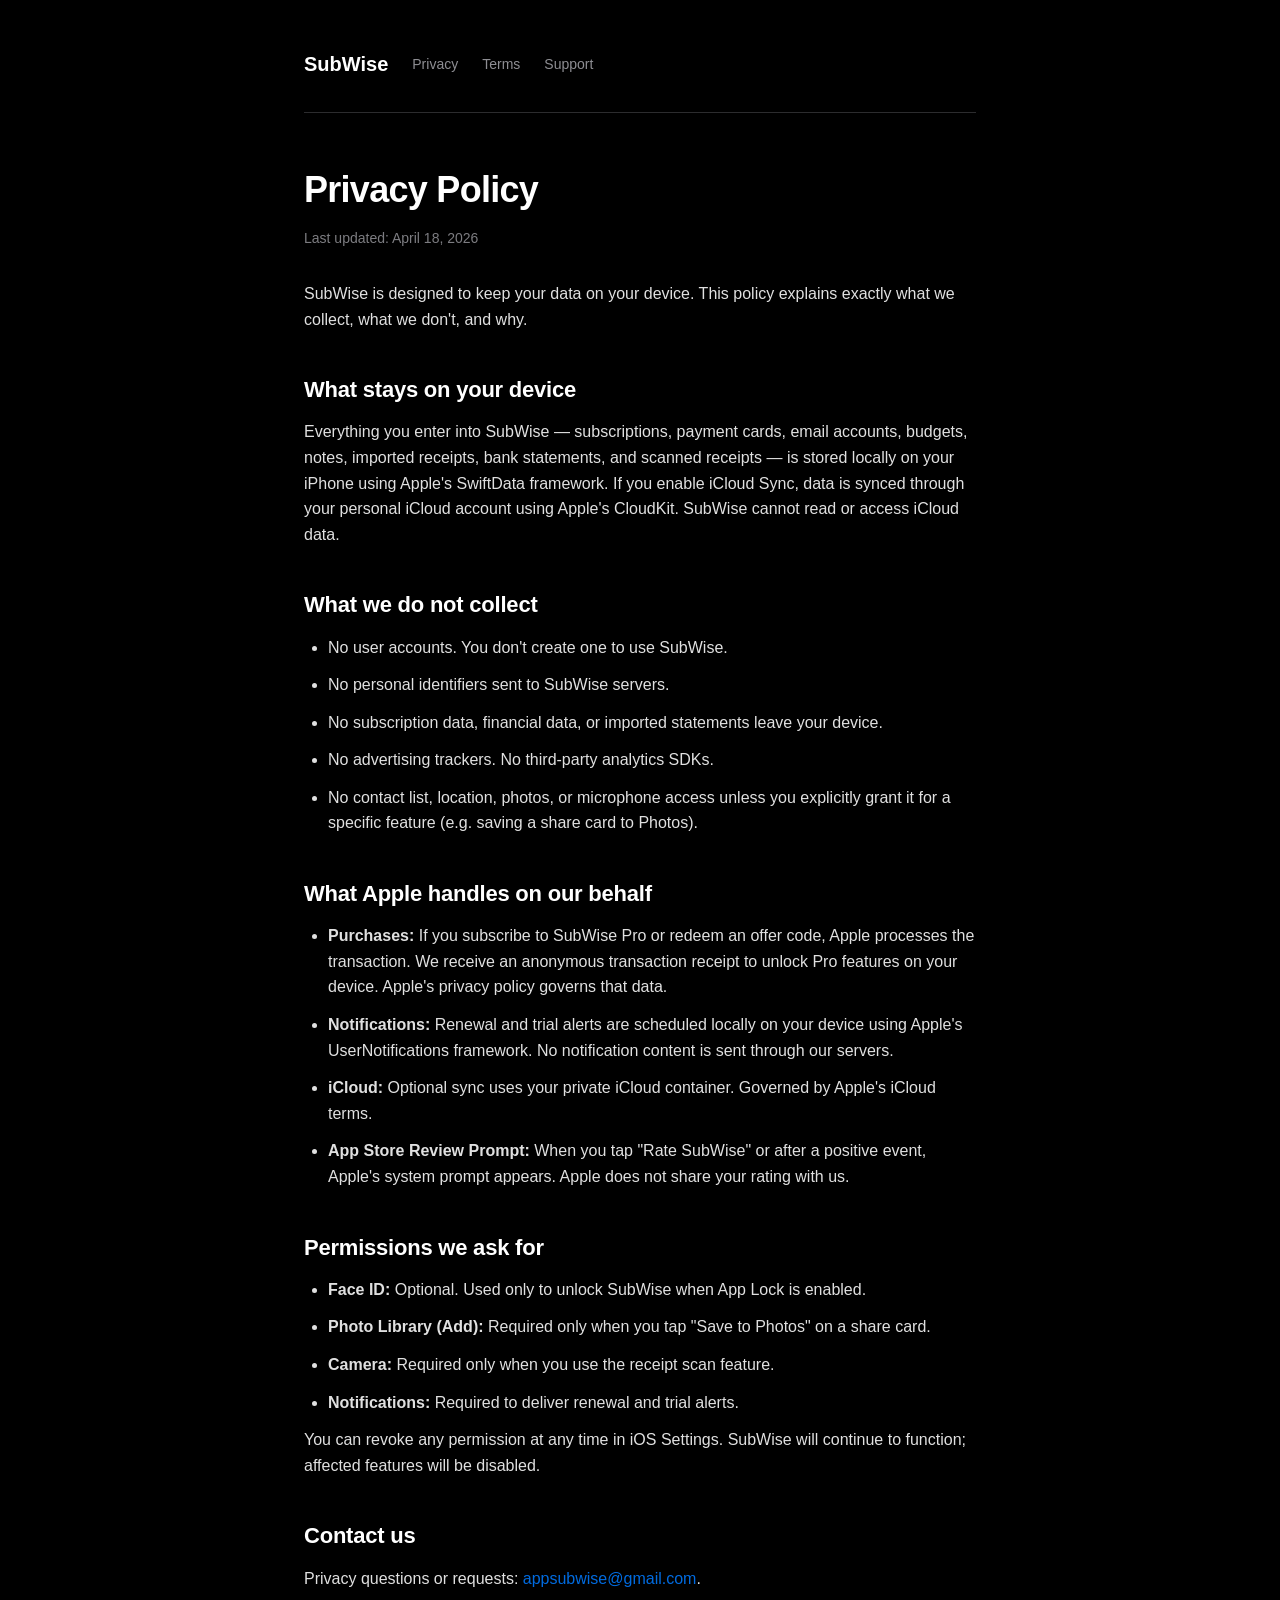
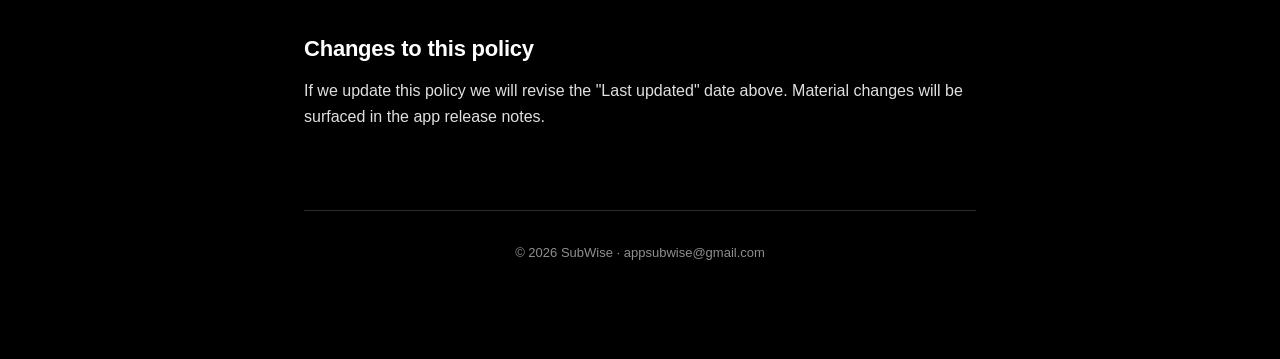
==== privacy.html @ 1928c236 "Initial SubWise site" ====
<!DOCTYPE html>
<html lang="en">
<head>
<meta charset="UTF-8">
<meta name="viewport" content="width=device-width, initial-scale=1.0">
<title>Privacy Policy — SubWise</title>
<link rel="stylesheet" href="style.css">
</head>
<body>
<div class="container">
  <nav>
    <a href="index.html" class="logo">SubWise</a>
    <a href="privacy.html">Privacy</a>
    <a href="terms.html">Terms</a>
    <a href="support.html">Support</a>
  </nav>

  <h1>Privacy Policy</h1>
  <p class="meta">Last updated: April 18, 2026</p>

  <p>SubWise is designed to keep your data on your device. This policy explains exactly what we collect, what we don't, and why.</p>

  <h2>What stays on your device</h2>
  <p>Everything you enter into SubWise — subscriptions, payment cards, email accounts, budgets, notes, imported receipts, bank statements, and scanned receipts — is stored locally on your iPhone using Apple's SwiftData framework. If you enable iCloud Sync, data is synced through your personal iCloud account using Apple's CloudKit. SubWise cannot read or access iCloud data.</p>

  <h2>What we do not collect</h2>
  <ul>
    <li>No user accounts. You don't create one to use SubWise.</li>
    <li>No personal identifiers sent to SubWise servers.</li>
    <li>No subscription data, financial data, or imported statements leave your device.</li>
    <li>No advertising trackers. No third-party analytics SDKs.</li>
    <li>No contact list, location, photos, or microphone access unless you explicitly grant it for a specific feature (e.g. saving a share card to Photos).</li>
  </ul>

  <h2>What Apple handles on our behalf</h2>
  <ul>
    <li><strong>Purchases:</strong> If you subscribe to SubWise Pro or redeem an offer code, Apple processes the transaction. We receive an anonymous transaction receipt to unlock Pro features on your device. Apple's privacy policy governs that data.</li>
    <li><strong>Notifications:</strong> Renewal and trial alerts are scheduled locally on your device using Apple's UserNotifications framework. No notification content is sent through our servers.</li>
    <li><strong>iCloud:</strong> Optional sync uses your private iCloud container. Governed by Apple's iCloud terms.</li>
    <li><strong>App Store Review Prompt:</strong> When you tap "Rate SubWise" or after a positive event, Apple's system prompt appears. Apple does not share your rating with us.</li>
  </ul>

  <h2>Permissions we ask for</h2>
  <ul>
    <li><strong>Face ID:</strong> Optional. Used only to unlock SubWise when App Lock is enabled.</li>
    <li><strong>Photo Library (Add):</strong> Required only when you tap "Save to Photos" on a share card.</li>
    <li><strong>Camera:</strong> Required only when you use the receipt scan feature.</li>
    <li><strong>Notifications:</strong> Required to deliver renewal and trial alerts.</li>
  </ul>
  <p>You can revoke any permission at any time in iOS Settings. SubWise will continue to function; affected features will be disabled.</p>

  <h2>Contact us</h2>
  <p>Privacy questions or requests: <a href="mailto:appsubwise@gmail.com">appsubwise@gmail.com</a>.</p>

  <h2>Changes to this policy</h2>
  <p>If we update this policy we will revise the "Last updated" date above. Material changes will be surfaced in the app release notes.</p>

  <footer>
    &copy; 2026 SubWise &middot; <a href="mailto:appsubwise@gmail.com">appsubwise@gmail.com</a>
  </footer>
</div>
</body>
</html>
---- style.css ----
* { box-sizing: border-box; margin: 0; padding: 0; }

:root {
  --bg: #000;
  --card: #1C1C1E;
  --card-elev: #2C2C2E;
  --text: #fff;
  --text-secondary: #8E8E93;
  --accent: #007AFF;
  --border: #2C2C2E;
}

html, body {
  background: var(--bg);
  color: var(--text);
  font-family: -apple-system, BlinkMacSystemFont, 'SF Pro Text', 'Segoe UI', Roboto, sans-serif;
  line-height: 1.6;
  -webkit-font-smoothing: antialiased;
}

.container {
  max-width: 720px;
  margin: 0 auto;
  padding: 48px 24px 96px;
}

nav {
  display: flex;
  align-items: center;
  gap: 24px;
  padding-bottom: 32px;
  border-bottom: 1px solid var(--border);
  margin-bottom: 48px;
}

nav .logo {
  font-weight: 700;
  font-size: 20px;
  color: var(--text);
  text-decoration: none;
}

nav a {
  color: var(--text-secondary);
  text-decoration: none;
  font-size: 14px;
}

nav a:hover { color: var(--text); }

h1 {
  font-size: 36px;
  font-weight: 700;
  margin-bottom: 8px;
  letter-spacing: -0.02em;
}

h2 {
  font-size: 22px;
  font-weight: 600;
  margin-top: 40px;
  margin-bottom: 12px;
  letter-spacing: -0.01em;
}

h3 {
  font-size: 17px;
  font-weight: 600;
  margin-top: 24px;
  margin-bottom: 8px;
}

p, li {
  color: var(--text);
  opacity: 0.88;
  margin-bottom: 12px;
  font-size: 16px;
}

ul, ol { padding-left: 24px; }

a { color: var(--accent); text-decoration: none; }
a:hover { text-decoration: underline; }

.meta {
  color: var(--text-secondary);
  font-size: 14px;
  margin-bottom: 32px;
}

.card {
  background: var(--card);
  border-radius: 16px;
  padding: 24px;
  margin-top: 24px;
}

.hero {
  padding: 64px 0 32px;
}

.hero h1 {
  font-size: 56px;
  letter-spacing: -0.03em;
  line-height: 1.05;
}

.hero p.lead {
  font-size: 20px;
  color: var(--text-secondary);
  margin-top: 16px;
  max-width: 540px;
}

footer {
  margin-top: 80px;
  padding-top: 32px;
  border-top: 1px solid var(--border);
  color: var(--text-secondary);
  font-size: 13px;
  text-align: center;
}

footer a { color: var(--text-secondary); }
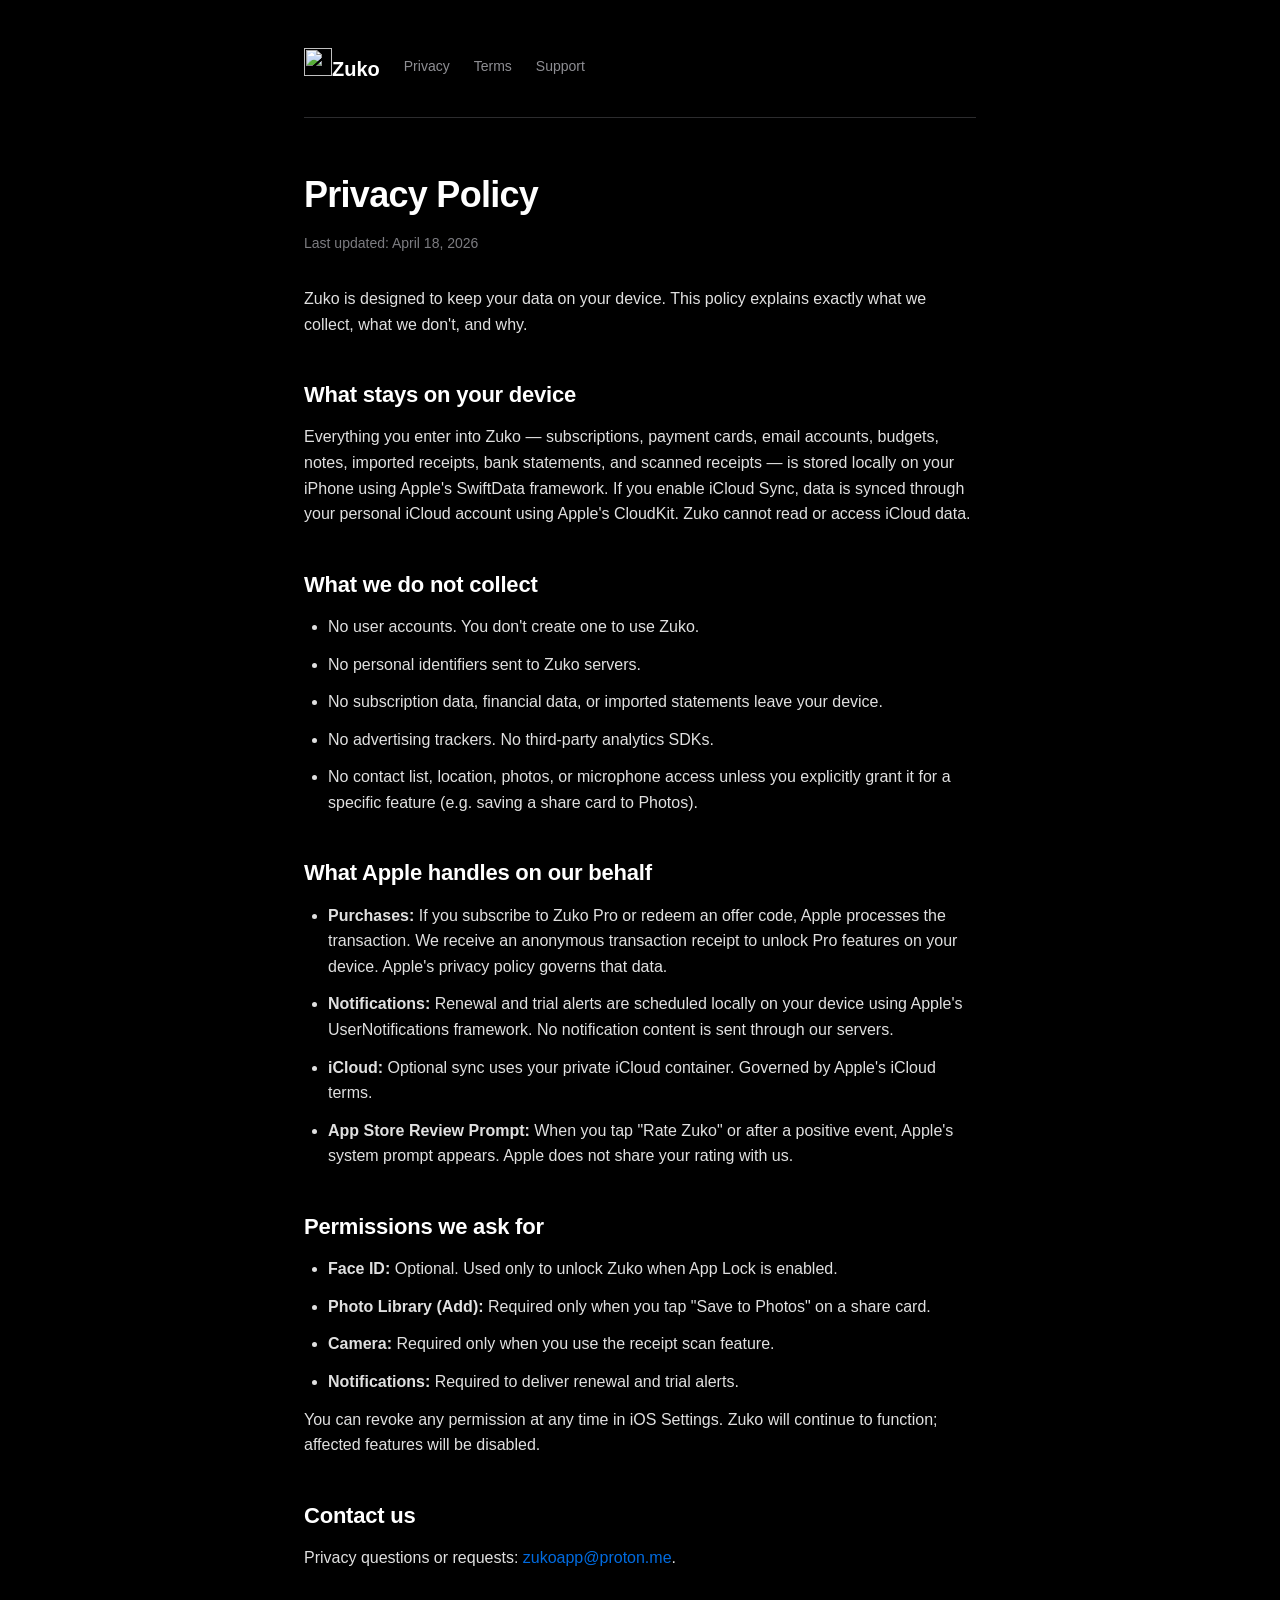
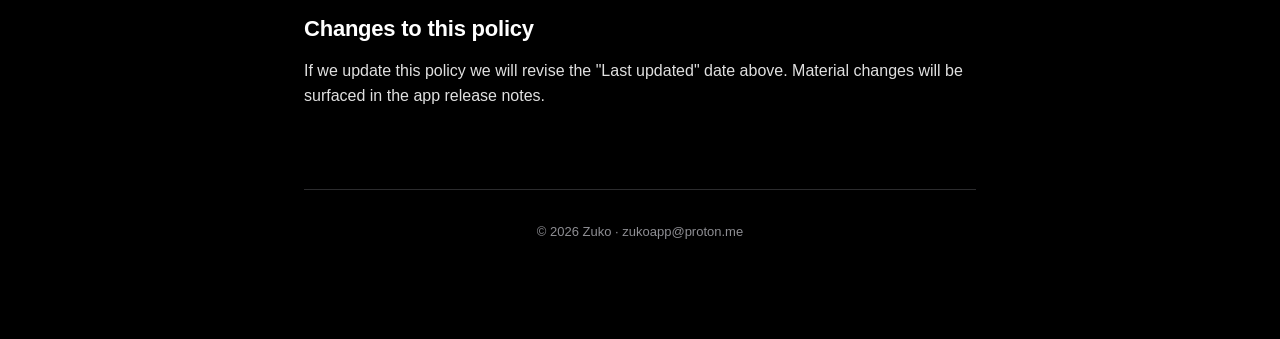
==== commit c0fec274: "Rebrand SubWise → Zuko across site + contact email - Copy, nav, OG tags now say Zuko - Contact mailt" ====
--- a/privacy.html
+++ b/privacy.html
@@ -3,13 +3,16 @@
 <head>
 <meta charset="UTF-8">
 <meta name="viewport" content="width=device-width, initial-scale=1.0">
-<title>Privacy Policy — SubWise</title>
+<title>Privacy Policy — Zuko</title>
+<link rel="icon" type="image/png" sizes="32x32" href="favicon-32.png">
+<link rel="icon" type="image/png" sizes="16x16" href="favicon-16.png">
+<link rel="apple-touch-icon" href="apple-touch-icon.png">
 <link rel="stylesheet" href="style.css">
 </head>
 <body>
 <div class="container">
   <nav>
-    <a href="index.html" class="logo">SubWise</a>
+    <a href="index.html" class="logo"><img src="logo-256.png" alt="" width="28" height="28">Zuko</a>
     <a href="privacy.html">Privacy</a>
     <a href="terms.html">Terms</a>
     <a href="support.html">Support</a>
@@ -18,15 +21,15 @@
   <h1>Privacy Policy</h1>
   <p class="meta">Last updated: April 18, 2026</p>
 
-  <p>SubWise is designed to keep your data on your device. This policy explains exactly what we collect, what we don't, and why.</p>
+  <p>Zuko is designed to keep your data on your device. This policy explains exactly what we collect, what we don't, and why.</p>
 
   <h2>What stays on your device</h2>
-  <p>Everything you enter into SubWise — subscriptions, payment cards, email accounts, budgets, notes, imported receipts, bank statements, and scanned receipts — is stored locally on your iPhone using Apple's SwiftData framework. If you enable iCloud Sync, data is synced through your personal iCloud account using Apple's CloudKit. SubWise cannot read or access iCloud data.</p>
+  <p>Everything you enter into Zuko — subscriptions, payment cards, email accounts, budgets, notes, imported receipts, bank statements, and scanned receipts — is stored locally on your iPhone using Apple's SwiftData framework. If you enable iCloud Sync, data is synced through your personal iCloud account using Apple's CloudKit. Zuko cannot read or access iCloud data.</p>
 
   <h2>What we do not collect</h2>
   <ul>
-    <li>No user accounts. You don't create one to use SubWise.</li>
-    <li>No personal identifiers sent to SubWise servers.</li>
+    <li>No user accounts. You don't create one to use Zuko.</li>
+    <li>No personal identifiers sent to Zuko servers.</li>
     <li>No subscription data, financial data, or imported statements leave your device.</li>
     <li>No advertising trackers. No third-party analytics SDKs.</li>
     <li>No contact list, location, photos, or microphone access unless you explicitly grant it for a specific feature (e.g. saving a share card to Photos).</li>
@@ -34,29 +37,29 @@
 
   <h2>What Apple handles on our behalf</h2>
   <ul>
-    <li><strong>Purchases:</strong> If you subscribe to SubWise Pro or redeem an offer code, Apple processes the transaction. We receive an anonymous transaction receipt to unlock Pro features on your device. Apple's privacy policy governs that data.</li>
+    <li><strong>Purchases:</strong> If you subscribe to Zuko Pro or redeem an offer code, Apple processes the transaction. We receive an anonymous transaction receipt to unlock Pro features on your device. Apple's privacy policy governs that data.</li>
     <li><strong>Notifications:</strong> Renewal and trial alerts are scheduled locally on your device using Apple's UserNotifications framework. No notification content is sent through our servers.</li>
     <li><strong>iCloud:</strong> Optional sync uses your private iCloud container. Governed by Apple's iCloud terms.</li>
-    <li><strong>App Store Review Prompt:</strong> When you tap "Rate SubWise" or after a positive event, Apple's system prompt appears. Apple does not share your rating with us.</li>
+    <li><strong>App Store Review Prompt:</strong> When you tap "Rate Zuko" or after a positive event, Apple's system prompt appears. Apple does not share your rating with us.</li>
   </ul>
 
   <h2>Permissions we ask for</h2>
   <ul>
-    <li><strong>Face ID:</strong> Optional. Used only to unlock SubWise when App Lock is enabled.</li>
+    <li><strong>Face ID:</strong> Optional. Used only to unlock Zuko when App Lock is enabled.</li>
     <li><strong>Photo Library (Add):</strong> Required only when you tap "Save to Photos" on a share card.</li>
     <li><strong>Camera:</strong> Required only when you use the receipt scan feature.</li>
     <li><strong>Notifications:</strong> Required to deliver renewal and trial alerts.</li>
   </ul>
-  <p>You can revoke any permission at any time in iOS Settings. SubWise will continue to function; affected features will be disabled.</p>
+  <p>You can revoke any permission at any time in iOS Settings. Zuko will continue to function; affected features will be disabled.</p>
 
   <h2>Contact us</h2>
-  <p>Privacy questions or requests: <a href="mailto:appsubwise@gmail.com">appsubwise@gmail.com</a>.</p>
+  <p>Privacy questions or requests: <a href="mailto:zukoapp@proton.me">zukoapp@proton.me</a>.</p>
 
   <h2>Changes to this policy</h2>
   <p>If we update this policy we will revise the "Last updated" date above. Material changes will be surfaced in the app release notes.</p>
 
   <footer>
-    &copy; 2026 SubWise &middot; <a href="mailto:appsubwise@gmail.com">appsubwise@gmail.com</a>
+    &copy; 2026 Zuko &middot; <a href="mailto:zukoapp@proton.me">zukoapp@proton.me</a>
   </footer>
 </div>
 </body>
